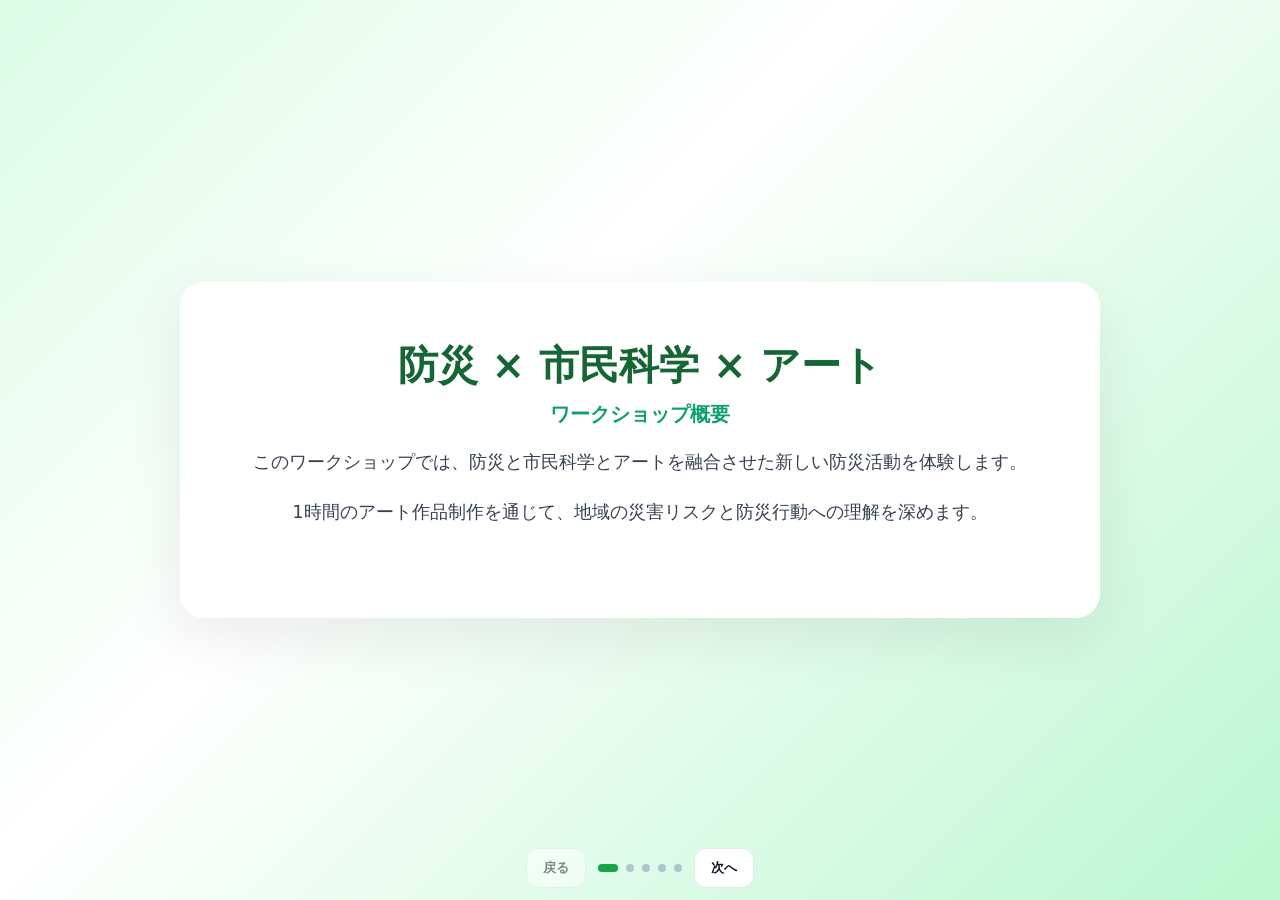
==== workshop/intro/index.html @ a7077ab9 "制作開始(intro)時に前回の制作データ(localStorage+IndexedDBマーブリング下地)をリセット" ====
<!doctype html>
<html lang="ja">
<head>
  <meta charset="utf-8" />
  <meta name="viewport" content="width=device-width, initial-scale=1" />
  <title>ワークショップ導入スライド（Vanilla JS）</title>
  <!-- 1ファイル完結版。Reactやビルド不要。VSCodeのLive Serverで開けばOK -->
  <style>
    :root{
      --green-50:#f0fdf4; --green-100:#dcfce7; --green-200:#bbf7d0; --green-600:#16a34a; --green-700:#15803d; --green-800:#166534;
      --text:#374151; --muted:#64748b; --panel:#ffffff;
    }
    *{box-sizing:border-box}
    html,body{height:100%}
    body{
      margin:0; font-family: system-ui, -apple-system, "Segoe UI", Roboto, "Noto Sans JP", sans-serif;
      color:var(--text); background:linear-gradient(135deg, var(--green-100), #fff 40%, var(--green-200));
      display:flex; align-items:center; justify-content:center; min-height:100dvh; overflow:hidden;
    }
    .wrap{ position:relative; width:100%; height:100svh; display:flex; align-items:center; justify-content:center; }
    .slide{
      width:min(920px, 92vw);
      max-height: calc(100dvh - 140px);  /* ← 画面下のボタン分を差し引く */
      overflow:auto; background:var(--panel);
      border-radius:24px; padding:48px 40px 72px; /* ← 下余白を足す（重なり回避） */
      box-shadow:0 20px 60px rgba(0,0,0,.08);
      text-align:center;
    }
    h1{ font-size: clamp(28px, 4.2vw, 40px); color:var(--green-800); margin:.2em 0 .2em}
    h2{ font-size: clamp(16px, 2.2vw, 20px); color:#0e9f6e; margin:0 0 18px}
    p, li{ font-size: clamp(15px, 2.2vw, 18px); line-height:1.8 }
    ul{ text-align:left; display:inline-block }

    /* --- Controls --- */
    .controls{
      position:fixed;                       /* ← absolute から fixed */
      left:50%;
      bottom:max(12px, env(safe-area-inset-bottom) + 12px); /* ← iPad下部バーを避ける */
      transform:translateX(-50%);
      display:flex; gap:12px; align-items:center;
      z-index:1000;                         /* ← ボタンを最前面に */
    }
    button.btn{
      appearance:none; border:1px solid #e5e7eb; background:#fff; color:#111827; border-radius:12px;
      padding:10px 16px; font-weight:600; cursor:pointer; transition:transform .08s ease, background .2s;
    }
    button.btn[disabled]{ opacity:.5; cursor:not-allowed }
    .btn-primary{ background:var(--green-600); color:#fff; border-color:transparent }
    .btn-primary:hover{ background:var(--green-700) }
    .btn:hover{ transform:translateY(-1px) }

    /* Dots */
    .dots{ display:flex; gap:8px; align-items:center }
    .dot{ width:8px; height:8px; border-radius:999px; background:#94a3b8; opacity:.6 }
    .dot.active{ width:20px; background:var(--green-600); opacity:1 }

    /* --- Animations (enter/exit) --- */
    .anim-enter{ opacity:0; transform:translateY(24px) }
    .anim-enter-active{ opacity:1; transform:translateY(0); transition:opacity .45s ease, transform .45s ease }
    .anim-exit{ opacity:1; transform:translateY(0) }
    .anim-exit-active{ opacity:0; transform:translateY(-24px); transition:opacity .35s ease, transform .35s ease }

    /* Scrollbars (for long content) */
    .slide::-webkit-scrollbar{ width:10px }
    .slide::-webkit-scrollbar-thumb{ background:#e5e7eb; border-radius:999px }

    /* --- PPT風：四隅キーワード演出 --- */
    .pp {
      position: relative; max-width: 840px; margin: 0 auto; padding: 8px 8px 56px;
    }
    .pp-figure {
      position: relative; aspect-ratio: 16/9; background: #fff;
      border: 1px solid #e5e7eb; border-radius: 18px; overflow: hidden;
      box-shadow: inset 0 0 0 4px #f8fafc;
    }
    .pp-q {
      position: absolute; inset: 12% 8% 12% 8%;
      display: grid; place-items: center; text-align: center;
      font-weight: 700; font-size: clamp(20px, 2.6vw, 28px);
      color: #111827;
      opacity: 0; transform: translateY(8px); transition: .5s ease;
    }
    .pp-k {
      position: absolute; padding: .6em .9em; background: #fff;
      border: 1px solid #e5e7eb; border-radius: 12px; font-weight: 600;
      box-shadow: 0 10px 30px rgba(0,0,0,.06);
      opacity: 0; transform: translateY(8px) scale(.98); transition: .6s ease;
      font-size: clamp(13px, 2vw, 16px);
    }
    .pp-k.tl { left: 16px;  top: 16px;  }
    .pp-k.tr { right: 16px; top: 16px;  }
    .pp-k.bl { left: 16px;  bottom: 16px;}
    .pp-k.br { right: 16px; bottom: 16px;}

    .pp-final {
      margin-top: 18px; font-weight: 800; letter-spacing: .02em;
      color: #dc2626; font-size: clamp(18px, 2.4vw, 22px); text-align: center;
      opacity: 0; transform: translateY(6px); transition: .6s ease;
    }
    .pp .show { opacity: 1; transform: none; }

    /* 画面が縦長のときは高さを少し確保 */
    @media (max-width: 640px) {
      .pp-figure { aspect-ratio: 3/2; }
      .slide { max-height: calc(100dvh - 160px); } /* 小画面は余裕を少し増やす */
    }
  </style>
</head>
<body>
  <div class="wrap">
    <main id="slide" class="slide" aria-live="polite" aria-atomic="true"></main>

    <div class="controls">
      <button id="prev" class="btn" aria-label="前のスライド">戻る</button>
      <div id="dots" class="dots" aria-hidden="true"></div>
      <button id="next" class="btn btn-primary" aria-label="次のスライド">次へ</button>
    </div>
  </div>

  <script>
    // ===== 新規制作の開始時に前回の制作データをリセット（共有端末で次の人が真っさらから始められるように） =====
    (function resetWorkshopSession(){
      try {
        ["hazardMapLog","marblingLog","collageLog","artworkSubmit","artworkImage","artworkImageExt","pendingArtworkSubmitPayload"]
          .forEach(function(k){ localStorage.removeItem(k); });
      } catch(e){ console.warn("localStorageリセット失敗", e); }
      try {
        var req = indexedDB.open("ws_art_db", 1);
        req.onupgradeneeded = function(){
          var db = req.result;
          if (!db.objectStoreNames.contains("images")) db.createObjectStore("images");
        };
        req.onsuccess = function(){
          try {
            var db = req.result;
            if (db.objectStoreNames.contains("images")) {
              db.transaction("images","readwrite").objectStore("images").delete("latest_marbling_base");
            }
          } catch(e){ console.warn("IndexedDBリセット失敗", e); }
        };
      } catch(e){ console.warn("IndexedDB open失敗", e); }
    })();

    const NEXT_URL = "../map/Mission/mission_intro.html";

    // React版のデータをVanilla JSに移植
    const slides = [
      {
        id: 1,
        title: "防災 × 市民科学 × アート",
        subtitle: "ワークショップ概要",
        html: `
          <p class="mt">このワークショップでは、防災と市民科学とアートを融合させた新しい防災活動を体験します。</p>
          <p class="mt">1時間のアート作品制作を通じて、地域の災害リスクと防災行動への理解を深めます。</p>
        `
      },
      {
        id: 2,
        title: "防災とは？",
        subtitle: "災害に備えるために",
        html: `
          <p class="mt">災害の知識や防災行動を学ぶことに加え、自分や地域の状況を理解することが重要です。</p>
          <p class="mt">防災を “わがこと” として考えるきっかけをつくりましょう。</p>
        `
      },
      {
        id: 3,
        title: "市民科学とは？",
        subtitle: "専門家と市民が協力して取り組む研究",
        html: `
          <p class="mt">市民と専門家が協力してデータを収集・分析する参加型の取り組みです。</p>
          <p class="mt">本活動では、市民のきめ細やかな視点で地域の災害リスクを明らかにし、</p>
          <p class="mt">防災行動のメッセージを共有することで、共助の力をはぐくみます。</p>
        `
      },
      {
        id: 4,
        title: "アートで表現する",
        subtitle: "マーブリングとコラージュ",
        html: `
          <p class="mt">マーブリング（墨流し）で「災害リスク」を、</p>
          <p class="mt">コラージュ/スタンピング（貼り絵/型押し）で「防災行動」を表現します。</p>
          <p class="mt">地域の危険性と適切な対策・対応行動を創造的に表現し、地域に貢献しましょう。</p>
        `
      },
      {
        id: 5,
        title: "本日の流れ",
        subtitle: "1時間で体験するステップ",
        html: `
          <ul class="list">
            <li>ハザードマップの読み取りと地点/区域の選定（15分）</li>
            <li>マーブリングを用いた作品制作（20分）</li>
            <li>コラージュを用いた作品制作（20分）</li>
            <li>防災メッセージ・作品説明の作成（15分）</li>

            <p class="mt"><strong>各セクションで「ミッション」を確認し、作品の完成を目指しましょう！</strong></p>
          </ul>
        `
      },
    ];

    // 要素参照
    const $slide = document.getElementById('slide');
    const $prev = document.getElementById('prev');
    const $next = document.getElementById('next');
    const $dots = document.getElementById('dots');

    let index = 0; // 現在のスライド

    // ドット生成
    function renderDots(){
      $dots.innerHTML = slides.map((_,i)=>`<div class="dot ${i===index?'active':''}" data-i="${i}"></div>`).join('');
    }

    // スライド本体描画 + 疑似トランジション
    let animing = false;
    function renderSlide(nextIndex = index){
      if (animing) return; animing = true;

      // 退場アニメ
      $slide.classList.remove('anim-enter','anim-enter-active');
      $slide.classList.add('anim-exit');
      // 強制reflowでtransitionを効かせる
      void $slide.offsetWidth;
      $slide.classList.add('anim-exit-active');

      // 退場後に中身を差し替え
      setTimeout(()=>{
        index = nextIndex;
        const s = slides[index];
        $slide.innerHTML = `
          <h1>${s.title}</h1>
          <h2>${s.subtitle}</h2>
          <div>${s.html}</div>
        `;
        renderDots();

        // 入場アニメ
        $slide.classList.remove('anim-exit','anim-exit-active');
        $slide.classList.add('anim-enter');
        void $slide.offsetWidth;
        $slide.classList.add('anim-enter-active');

        // ボタン状態
        $prev.disabled = (index===0);
        $next.textContent = (index < slides.length-1) ? '次へ' : 'ワークショップを始める ▶';
        $next.classList.toggle('btn-primary', true);

        animing = false;
      }, 280); // 退場の長さに合わせる
    }

    // 初期描画
    $slide.classList.add('anim-enter');
    $slide.innerHTML = `<h1></h1><h2></h2>`; // 一瞬のチラつき防止
    renderSlide(0);

    // クリック・キーボード操作
    $prev.addEventListener('click', ()=>{ if(index>0) renderSlide(index-1) });
    $next.addEventListener('click', ()=>{
      if(index < slides.length-1){ renderSlide(index+1); }
      else { location.href = NEXT_URL; }
    });

    // ドットクリック
    $dots.addEventListener('click', (e)=>{
      const t = e.target; if(!t.classList.contains('dot')) return;
      const i = Number(t.getAttribute('data-i'));
      if(!Number.isNaN(i)) renderSlide(i);
    });

    // キーボード: ← → Enter/Space
    window.addEventListener('keydown', (e)=>{
      if(e.key==='ArrowRight' || e.key===' ' || e.key==='Enter'){
        e.preventDefault(); $next.click();
      } else if(e.key==='ArrowLeft'){
        e.preventDefault(); $prev.click();
      }
    });
  </script>
</body>
</html>
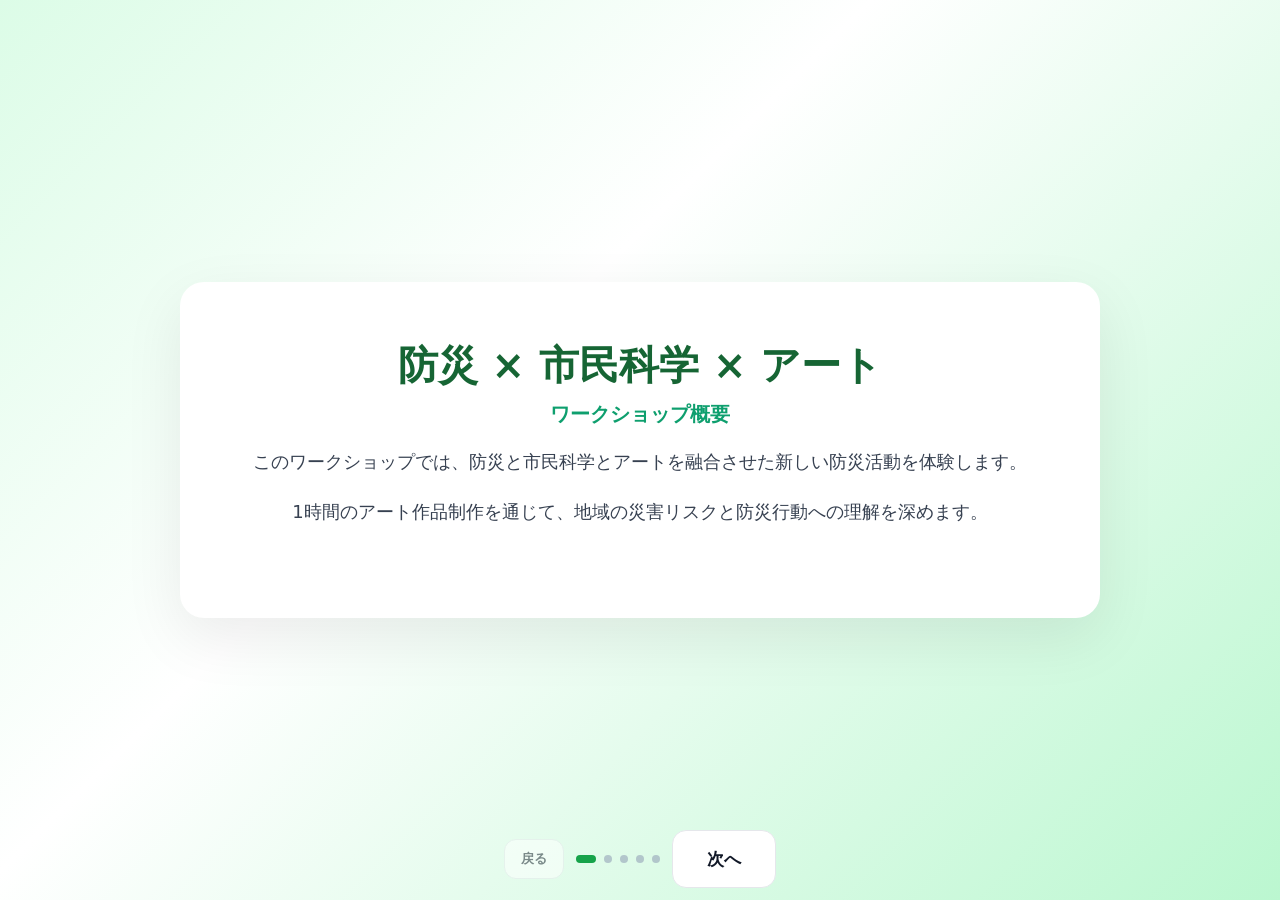
==== commit b0c6fdea: "UI微修正: トップタイトル/導入(固定・次へ拡大・本日の流れ)/各Logスクロール到達性/マーブリング説明ポップアップ/鑑賞STEP1モバイル操作性" ====
--- a/workshop/intro/index.html
+++ b/workshop/intro/index.html
@@ -2,7 +2,7 @@
 <html lang="ja">
 <head>
   <meta charset="utf-8" />
-  <meta name="viewport" content="width=device-width, initial-scale=1" />
+  <meta name="viewport" content="width=device-width, initial-scale=1, maximum-scale=1, user-scalable=no" />
   <title>ワークショップ導入スライド（Vanilla JS）</title>
   <!-- 1ファイル完結版。Reactやビルド不要。VSCodeのLive Serverで開けばOK -->
   <style>
@@ -48,6 +48,8 @@
     .btn-primary{ background:var(--green-600); color:#fff; border-color:transparent }
     .btn-primary:hover{ background:var(--green-700) }
     .btn:hover{ transform:translateY(-1px) }
+    #next{ padding:16px 34px; font-size:1.08rem; font-weight:700; border-radius:14px; }
+    #next:disabled{ opacity:.5 }
 
     /* Dots */
     .dots{ display:flex; gap:8px; align-items:center }
@@ -186,13 +188,14 @@
       {
         id: 5,
         title: "本日の流れ",
-        subtitle: "1時間で体験するステップ",
+        subtitle: "全体の流れ（約85分）",
         html: `
           <ul class="list">
-            <li>ハザードマップの読み取りと地点/区域の選定（15分）</li>
-            <li>マーブリングを用いた作品制作（20分）</li>
+            <li>ハザードマップの読み取り、対象地点／区域の選定、防災メッセージの決定（15分）</li>
+            <li>マーブリング等を用いた作品制作（20分）</li>
             <li>コラージュを用いた作品制作（20分）</li>
-            <li>防災メッセージ・作品説明の作成（15分）</li>
+            <li>作品文章（防災メッセージ・作品説明）の作成（15分）</li>
+            <li>作品発表・鑑賞と講評・コミュニケーション（15分）</li>
 
             <p class="mt"><strong>各セクションで「ミッション」を確認し、作品の完成を目指しましょう！</strong></p>
           </ul>
